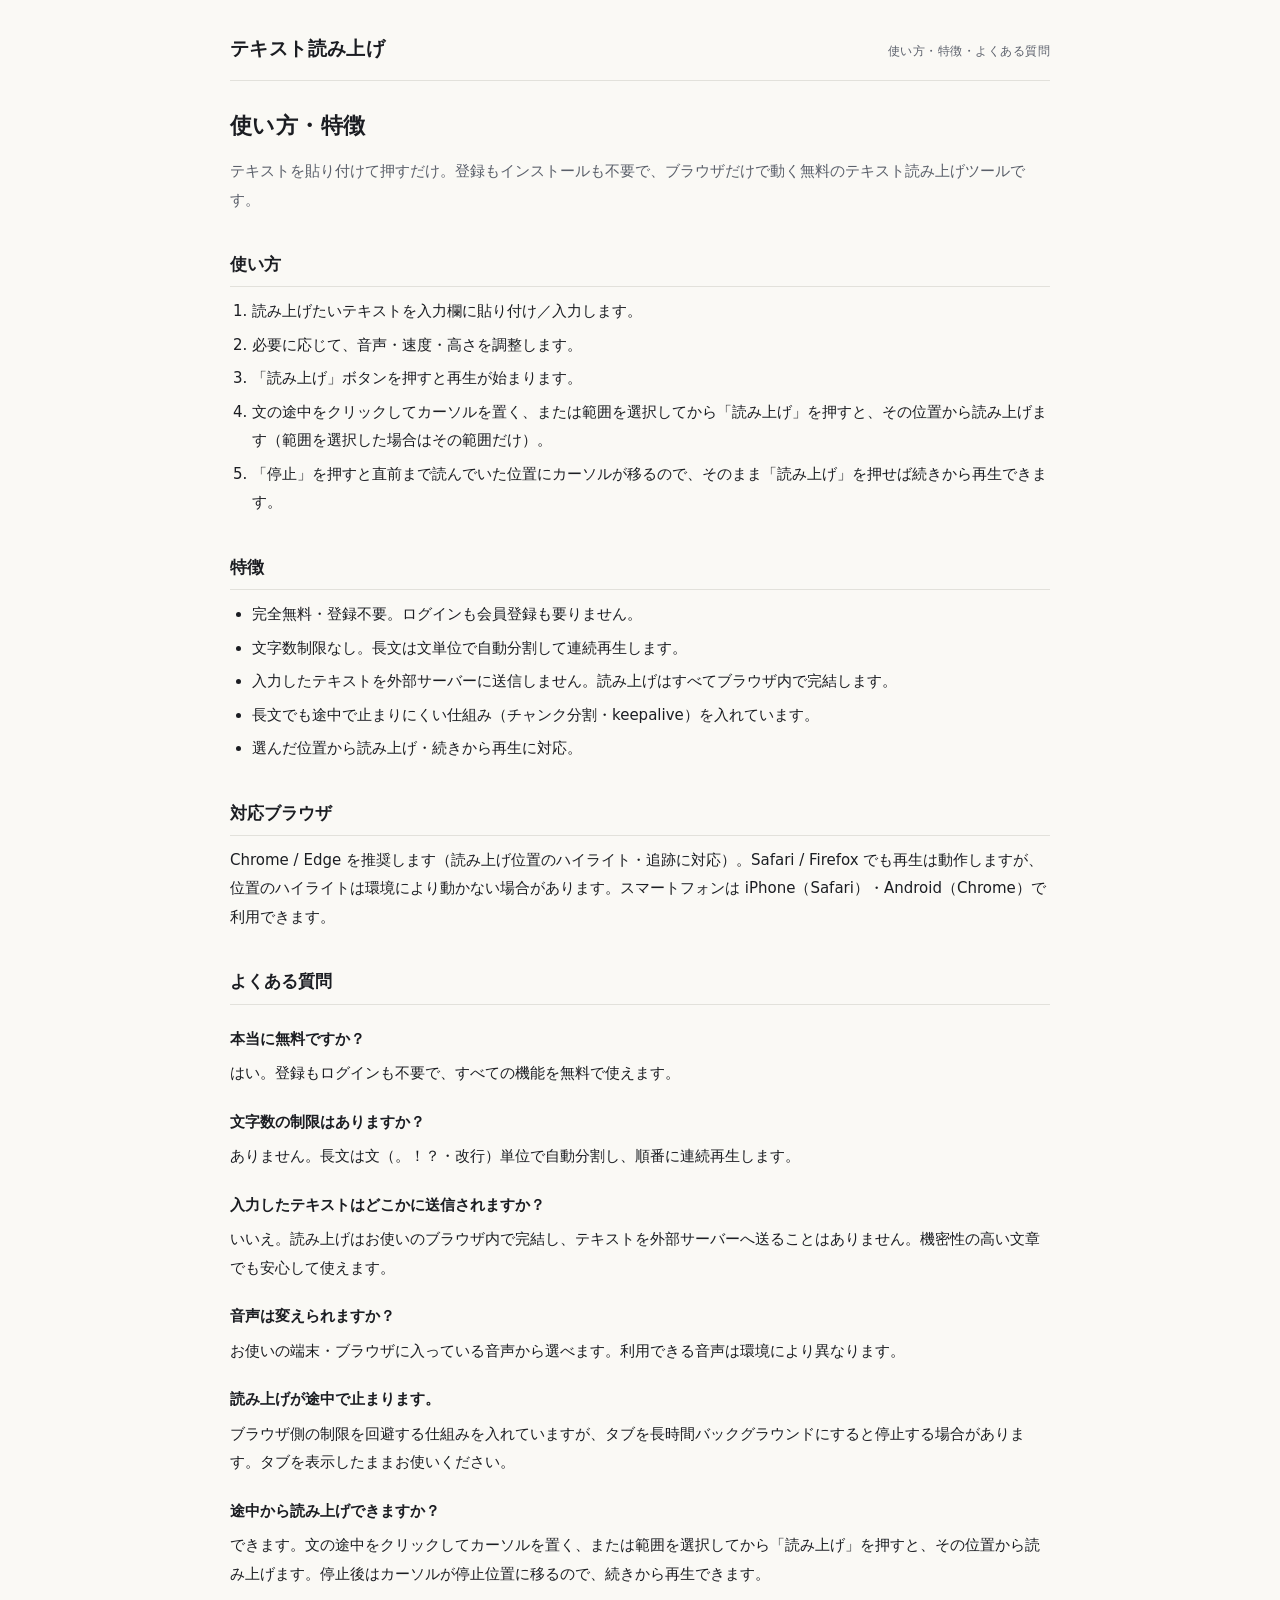
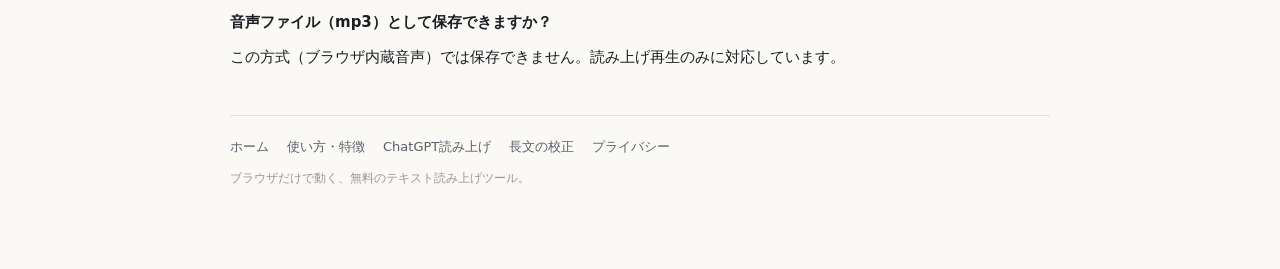
==== about.html @ b893c642 "feat: サイト一式・ガイド記事2本・誤読辞書を実装して初回コミット - Web Speech API 読み上げツール本体（index.html / assets/tts.js） - 誤読辞書（英略" ====
<!DOCTYPE html>
<html lang="ja">
<head>
<meta charset="UTF-8">
<meta name="viewport" content="width=device-width, initial-scale=1.0">
<title>使い方・特徴・よくある質問｜テキスト読み上げ</title>
<meta name="description" content="完全無料・登録不要のテキスト読み上げツールの使い方と特徴、よくある質問。文字数制限なし、入力テキストの外部送信なし。文の途中を選んでその位置から読み上げる方法も解説します。">
<link rel="canonical" href="https://tts-site.pages.dev/about.html">
<meta name="robots" content="index, follow">
<meta property="og:type" content="article">
<meta property="og:title" content="使い方・特徴・よくある質問｜テキスト読み上げ">
<meta property="og:description" content="完全無料・登録不要のテキスト読み上げツールの使い方と特徴、よくある質問。">
<meta property="og:url" content="https://tts-site.pages.dev/about.html">
<meta property="og:image" content="https://tts-site.pages.dev/assets/og.png">
<meta property="og:site_name" content="テキスト読み上げ">
<meta property="og:locale" content="ja_JP">
<link rel="icon" href="assets/favicon.svg" type="image/svg+xml">
<link rel="stylesheet" href="assets/style.css">
</head>
<body>
<div class="wrap">
  <header>
    <a href="index.html" class="brand">テキスト読み上げ</a>
    <span class="sub">使い方・特徴・よくある質問</span>
  </header>

  <main class="page">
    <h1>使い方・特徴</h1>
    <p class="lead">テキストを貼り付けて押すだけ。登録もインストールも不要で、ブラウザだけで動く無料のテキスト読み上げツールです。</p>

    <h2>使い方</h2>
    <ol>
      <li>読み上げたいテキストを入力欄に貼り付け／入力します。</li>
      <li>必要に応じて、音声・速度・高さを調整します。</li>
      <li>「読み上げ」ボタンを押すと再生が始まります。</li>
      <li>文の途中をクリックしてカーソルを置く、または範囲を選択してから「読み上げ」を押すと、その位置から読み上げます（範囲を選択した場合はその範囲だけ）。</li>
      <li>「停止」を押すと直前まで読んでいた位置にカーソルが移るので、そのまま「読み上げ」を押せば続きから再生できます。</li>
    </ol>

    <h2>特徴</h2>
    <ul>
      <li>完全無料・登録不要。ログインも会員登録も要りません。</li>
      <li>文字数制限なし。長文は文単位で自動分割して連続再生します。</li>
      <li>入力したテキストを外部サーバーに送信しません。読み上げはすべてブラウザ内で完結します。</li>
      <li>長文でも途中で止まりにくい仕組み（チャンク分割・keepalive）を入れています。</li>
      <li>選んだ位置から読み上げ・続きから再生に対応。</li>
    </ul>

    <h2>対応ブラウザ</h2>
    <p>Chrome / Edge を推奨します（読み上げ位置のハイライト・追跡に対応）。Safari / Firefox でも再生は動作しますが、位置のハイライトは環境により動かない場合があります。スマートフォンは iPhone（Safari）・Android（Chrome）で利用できます。</p>

    <h2>よくある質問</h2>
    <dl class="faq">
      <dt>本当に無料ですか？</dt>
      <dd>はい。登録もログインも不要で、すべての機能を無料で使えます。</dd>

      <dt>文字数の制限はありますか？</dt>
      <dd>ありません。長文は文（。！？・改行）単位で自動分割し、順番に連続再生します。</dd>

      <dt>入力したテキストはどこかに送信されますか？</dt>
      <dd>いいえ。読み上げはお使いのブラウザ内で完結し、テキストを外部サーバーへ送ることはありません。機密性の高い文章でも安心して使えます。</dd>

      <dt>音声は変えられますか？</dt>
      <dd>お使いの端末・ブラウザに入っている音声から選べます。利用できる音声は環境により異なります。</dd>

      <dt>読み上げが途中で止まります。</dt>
      <dd>ブラウザ側の制限を回避する仕組みを入れていますが、タブを長時間バックグラウンドにすると停止する場合があります。タブを表示したままお使いください。</dd>

      <dt>途中から読み上げできますか？</dt>
      <dd>できます。文の途中をクリックしてカーソルを置く、または範囲を選択してから「読み上げ」を押すと、その位置から読み上げます。停止後はカーソルが停止位置に移るので、続きから再生できます。</dd>

      <dt>音声ファイル（mp3）として保存できますか？</dt>
      <dd>この方式（ブラウザ内蔵音声）では保存できません。読み上げ再生のみに対応しています。</dd>
    </dl>
  </main>

  <footer class="site-footer">
    <nav>
      <a href="index.html">ホーム</a>
      <a href="about.html">使い方・特徴</a>
      <a href="guide/chatgpt-tts.html">ChatGPT読み上げ</a>
      <a href="guide/long-text-tts.html">長文の校正</a>
      <a href="privacy.html">プライバシー</a>
    </nav>
    <p class="copyright">ブラウザだけで動く、無料のテキスト読み上げツール。</p>
  </footer>
</div>
</body>
</html>
---- assets/style.css ----
/* テキスト読み上げサイト 共通スタイル */
:root {
  --ink: #1b1d22;
  --ink-soft: #5a5f6a;
  --line: #e2e1db;
  --paper: #faf9f5;
  --panel: #ffffff;
  --accent: #2f6f6a;
  --mark: #fbe9b0;
}
* { box-sizing: border-box; margin: 0; padding: 0; }
html, body { height: 100%; }
body {
  font-family: "Hiragino Sans", "Hiragino Kaku Gothic ProN", "Yu Gothic", Meiryo, system-ui, sans-serif;
  background: var(--paper);
  color: var(--ink);
  line-height: 1.7;
  -webkit-font-smoothing: antialiased;
}
.wrap { max-width: 860px; margin: 0 auto; padding: 32px 20px 80px; }
header {
  display: flex; align-items: baseline; justify-content: space-between;
  flex-wrap: wrap; gap: 8px;
  border-bottom: 1px solid var(--line); padding-bottom: 16px; margin-bottom: 24px;
}
h1 { font-size: 19px; font-weight: 600; letter-spacing: 0.02em; }
.brand { font-size: 19px; font-weight: 600; letter-spacing: 0.02em; color: var(--ink); text-decoration: none; }
.brand:hover { color: var(--accent); }
.sub { font-size: 12px; color: var(--ink-soft); letter-spacing: 0.04em; }

/* エディタ */
.editor { position: relative; background: var(--panel); border: 1px solid var(--line); border-radius: 10px; overflow: hidden; }
.layer { font-size: 17px; line-height: 1.9; padding: 20px; white-space: pre-wrap; word-break: break-word; }
#highlight { position: absolute; inset: 0; color: transparent; pointer-events: none; overflow-y: auto; }
#highlight mark { background: var(--mark); color: transparent; border-radius: 3px; }
#input {
  position: relative; width: 100%; min-height: 240px;
  border: none; outline: none; resize: vertical; background: transparent;
  color: var(--ink); font-family: inherit;
}
#input::placeholder { color: #b3b1a8; }

.meta { display: flex; justify-content: space-between; font-size: 12px; color: var(--ink-soft); margin: 8px 2px 24px; }

.controls { display: grid; gap: 20px; }
.row { display: grid; grid-template-columns: 96px 1fr; align-items: center; gap: 14px; }
label.k { font-size: 13px; color: var(--ink-soft); letter-spacing: 0.04em; }
select {
  width: 100%; padding: 9px 12px; border: 1px solid var(--line); border-radius: 8px;
  background: var(--panel); color: var(--ink); font-family: inherit; font-size: 14px;
}
.slider-row { display: flex; align-items: center; gap: 12px; }
input[type=range] { flex: 1; accent-color: var(--accent); }
.val { width: 46px; text-align: right; font-variant-numeric: tabular-nums; font-size: 13px; color: var(--ink-soft); }

.actions { display: flex; gap: 10px; margin-top: 28px; flex-wrap: wrap; }
button {
  font-family: inherit; font-size: 14px; border-radius: 8px; border: 1px solid var(--line);
  background: var(--panel); color: var(--ink); padding: 11px 20px; cursor: pointer;
  transition: background .15s, border-color .15s, opacity .15s;
}
button:hover { background: #f1f0ea; }
button.primary { background: var(--accent); border-color: var(--accent); color: #fff; }
button.primary:hover { background: #275b57; }
button:disabled { opacity: .4; cursor: not-allowed; }
button:focus-visible { outline: 2px solid var(--accent); outline-offset: 2px; }

.note { margin-top: 28px; font-size: 12px; color: var(--ink-soft); border-top: 1px solid var(--line); padding-top: 16px; line-height: 1.8; }
.warn {
  display: none; margin-top: 16px; padding: 12px 14px; background: #fdeeea;
  border: 1px solid #f3c4b8; border-radius: 8px; font-size: 13px; color: #8a3320;
}

/* フッター（全ページ共通） */
.site-footer { margin-top: 44px; border-top: 1px solid var(--line); padding-top: 20px; font-size: 13px; color: var(--ink-soft); }
.site-footer nav { display: flex; gap: 18px; flex-wrap: wrap; margin-bottom: 10px; }
.site-footer a { color: var(--ink-soft); text-decoration: none; }
.site-footer a:hover { color: var(--accent); text-decoration: underline; }
.site-footer .copyright { font-size: 12px; color: #9a9890; }

/* 文章ページ（about / privacy） */
.page { font-size: 15px; line-height: 1.9; }
.page h1 { font-size: 22px; margin-bottom: 8px; }
.page .lead { color: var(--ink-soft); margin-bottom: 28px; }
.page h2 { font-size: 17px; margin: 34px 0 10px; padding-bottom: 6px; border-bottom: 1px solid var(--line); }
.page h3 { font-size: 15px; margin: 22px 0 6px; }
.page p { margin: 10px 0; }
.page ul, .page ol { margin: 10px 0 10px 22px; }
.page li { margin: 5px 0; }
.page a { color: var(--accent); }
.page .faq dt { font-weight: 600; margin-top: 20px; }
.page .faq dd { margin: 6px 0 0; }

/* ガイド記事：パンくず */
.page-breadcrumb { font-size: 12px; color: var(--ink-soft); margin-bottom: 20px; }
.page-breadcrumb a { color: var(--ink-soft); text-decoration: none; }
.page-breadcrumb a:hover { color: var(--accent); text-decoration: underline; }

/* ガイド記事：CTAブロック */
.cta-block { margin: 40px 0 16px; text-align: center; }
.cta-btn {
  display: inline-block; padding: 14px 36px;
  background: var(--accent); color: #fff; border-radius: 8px;
  font-size: 16px; font-weight: 600; text-decoration: none;
  transition: background .15s;
}
.cta-btn:hover { background: #275b57; }

@media (max-width: 560px) { .row { grid-template-columns: 72px 1fr; } }
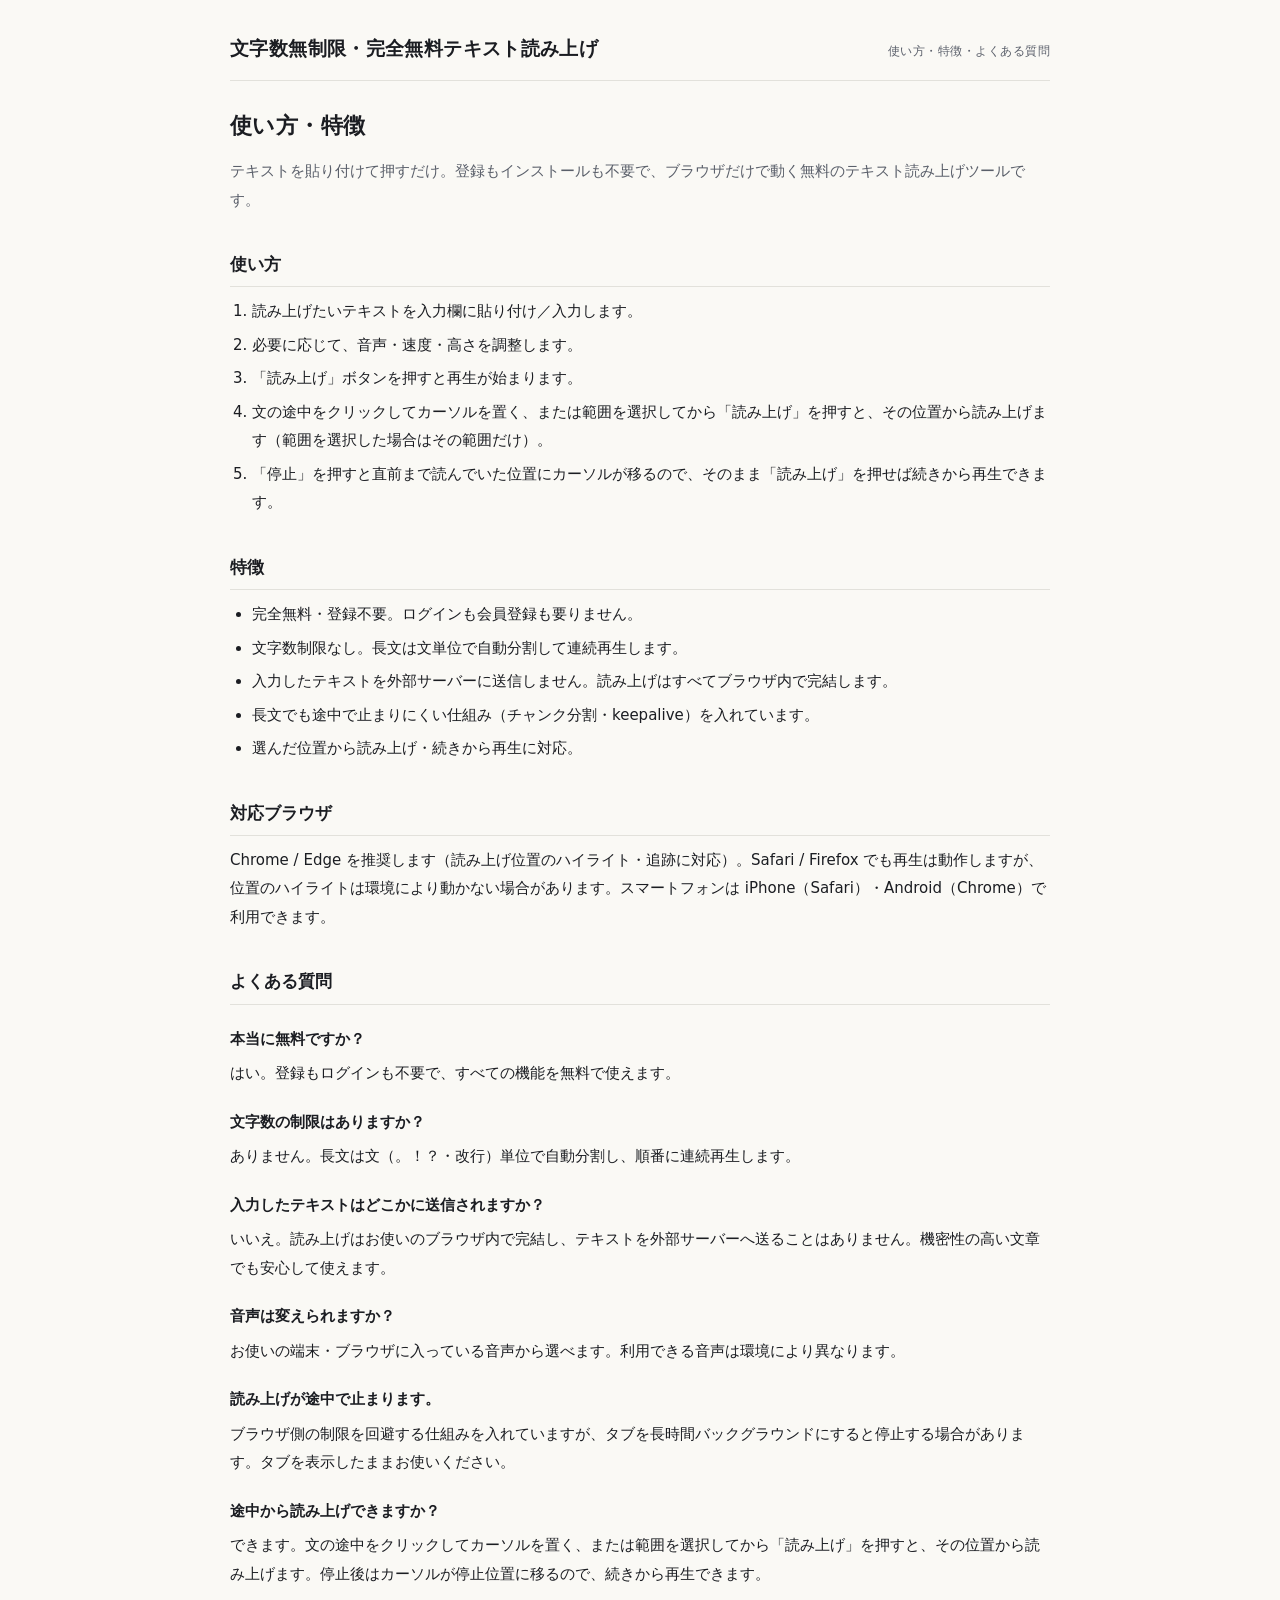
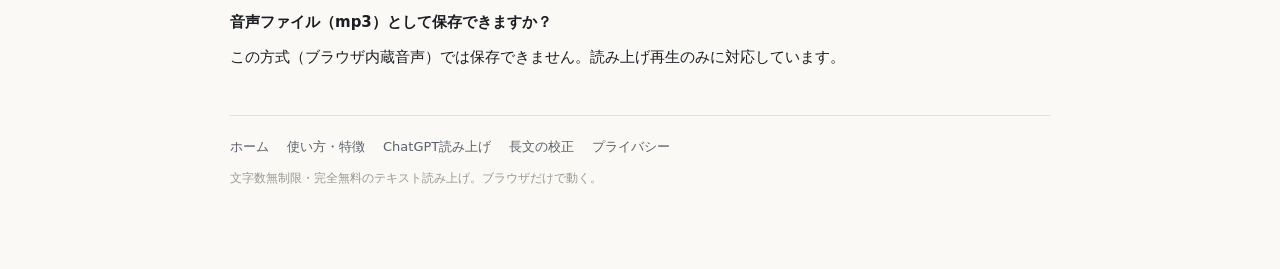
==== commit 77ab7b01: "fix+refactor: カーソル選択読み上げのバグ修正・全ページタイトルを統一 - tts.js: blur時に選択位置を保存しresolveRangeで使うよう修正   （ボタンクリック時のフォ" ====
--- a/about.html
+++ b/about.html
@@ -20,7 +20,7 @@
 <body>
 <div class="wrap">
   <header>
-    <a href="index.html" class="brand">テキスト読み上げ</a>
+    <a href="index.html" class="brand">文字数無制限・完全無料テキスト読み上げ</a>
     <span class="sub">使い方・特徴・よくある質問</span>
   </header>
 
@@ -82,7 +82,7 @@
       <a href="guide/long-text-tts.html">長文の校正</a>
       <a href="privacy.html">プライバシー</a>
     </nav>
-    <p class="copyright">ブラウザだけで動く、無料のテキスト読み上げツール。</p>
+    <p class="copyright">文字数無制限・完全無料のテキスト読み上げ。ブラウザだけで動く。</p>
   </footer>
 </div>
 </body>
